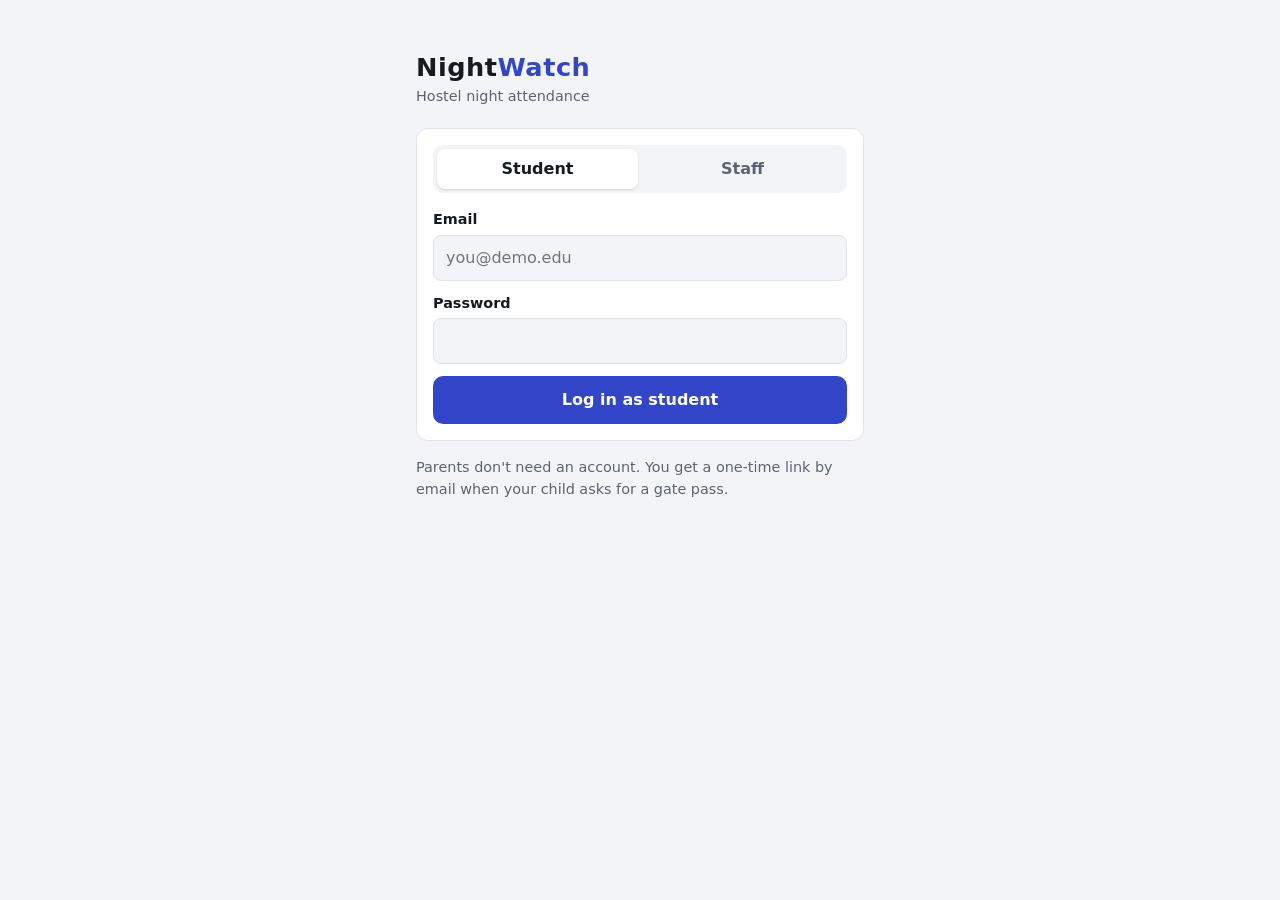
==== frontend/index.html @ 0f548b11 "NightWatch: backend, all frontend pages, HTTPS phone demo - FastAPI backend with QR + Wi-Fi check-in" ====
<!doctype html>
<html lang="en">
<head>
  <meta charset="utf-8">
  <meta name="viewport" content="width=device-width, initial-scale=1">
  <title>NightWatch Login</title>
  <link rel="icon" href="data:,">
  <link rel="stylesheet" href="styles.css">
</head>
<body>
<main class="wrap">
  <div style="margin: 32px 0 20px">
    <div class="brand" style="font-size:1.6rem">Night<span>Watch</span></div>
    <p class="muted">Hostel night attendance</p>
  </div>

  <form class="card" id="login-form">
    <div class="tabs" role="tablist">
      <button type="button" class="active" data-kind="student">Student</button>
      <button type="button" data-kind="staff">Staff</button>
    </div>

    <div id="error" class="msg error hidden"></div>

    <label for="email">Email</label>
    <input id="email" type="email" autocomplete="username" required placeholder="you@demo.edu">

    <label for="password">Password</label>
    <input id="password" type="password" autocomplete="current-password" required>

    <button class="btn" id="submit">Log in as student</button>
    <p class="muted" id="staff-note" style="margin:12px 0 0">
      Staff: wardens, attendance takers, guards and the chief warden all log in here.
    </p>
  </form>

  <p class="muted">Parents don't need an account. You get a one-time link by email when your child asks for a gate pass.</p>
</main>

<script src="api.js"></script>
<script>
  // Already logged in? Go straight to your page.
  const existing = NW.session();
  if (existing) location.href = NW.homeFor(existing.role);

  let kind = "student";
  const tabs = document.querySelectorAll(".tabs button");
  const submit = document.getElementById("submit");
  const error = document.getElementById("error");
  const staffNote = document.getElementById("staff-note");
  staffNote.classList.add("hidden");

  tabs.forEach(btn => btn.addEventListener("click", () => {
    kind = btn.dataset.kind;
    tabs.forEach(b => b.classList.toggle("active", b === btn));
    submit.textContent = "Log in as " + kind;
    staffNote.classList.toggle("hidden", kind !== "staff");
    NW.show(error, "");
  }));

  document.getElementById("login-form").addEventListener("submit", async e => {
    e.preventDefault();
    NW.show(error, "");
    submit.disabled = true;
    try {
      const data = await NW.api("/api/login", {
        method: "POST",
        body: {
          email: document.getElementById("email").value.trim(),
          password: document.getElementById("password").value,
          kind,
        },
      });
      NW.save(data);   // {token, name, role, block_id}
      location.href = NW.homeFor(data.role);
    } catch (err) {
      NW.show(error, err.message);
      submit.disabled = false;
    }
  });
</script>
</body>
</html>
---- frontend/styles.css ----
/* styles.css -- shared look for every NightWatch page. Mobile first. */
:root {
  --bg: #f3f4f8;
  --card: #ffffff;
  --text: #161a23;
  --muted: #5b6475;
  --line: #dfe3ea;
  --accent: #3346c9;
  --accent-text: #ffffff;
  --ok: #17754a;   --ok-bg: #e2f4ea;
  --warn: #8f5a00; --warn-bg: #fcf0d9;
  --bad: #b42318;  --bad-bg: #fdeae8;
  --radius: 12px;
  /* nightly report chart (checked for colour-blind separation) */
  --c-ontime: #17754a; --c-late: #d08a00; --c-absent: #b42318;
}
@media (prefers-color-scheme: dark) {
  :root {
    --bg: #0e1117;
    --card: #171b24;
    --text: #e8ebf2;
    --muted: #9aa3b5;
    --line: #2a3040;
    --accent: #8292ff;
    --accent-text: #0e1117;
    --ok: #5fd39a;   --ok-bg: #12291f;
    --warn: #f0b75a; --warn-bg: #2d2412;
    --bad: #ff8a80;  --bad-bg: #331a19;
    --c-ontime: #30a06a; --c-late: #b5841a; --c-absent: #e35a72;
  }
}

* { box-sizing: border-box; }
body {
  margin: 0;
  background: var(--bg);
  color: var(--text);
  font: 16px/1.5 system-ui, -apple-system, "Segoe UI", Roboto, sans-serif;
}
.wrap { max-width: 480px; margin: 0 auto; padding: 16px; }
h1, h2, h3 { line-height: 1.25; margin: 0 0 8px; }
h1 { font-size: 1.5rem; }
h2 { font-size: 1.1rem; }
p { margin: 0 0 12px; }
.muted { color: var(--muted); font-size: 0.9rem; }
.hidden { display: none !important; }

/* top bar with name + logout */
.topbar {
  display: flex; align-items: center; justify-content: space-between; gap: 12px;
  margin-bottom: 16px;
}
.brand { font-weight: 700; letter-spacing: 0.02em; }
.brand span { color: var(--accent); }

.card {
  background: var(--card);
  border: 1px solid var(--line);
  border-radius: var(--radius);
  padding: 16px;
  margin-bottom: 16px;
}

/* buttons */
.btn {
  display: inline-block; width: 100%;
  padding: 12px 16px; border: 0; border-radius: 10px;
  background: var(--accent); color: var(--accent-text);
  font: inherit; font-weight: 600; cursor: pointer;
  text-align: center; text-decoration: none;
}
.btn:disabled { opacity: 0.55; cursor: default; }
.btn.secondary { background: transparent; color: var(--text); border: 1px solid var(--line); }
.btn.small { width: auto; padding: 6px 12px; font-size: 0.9rem; }

/* form fields */
label { display: block; font-size: 0.9rem; font-weight: 600; margin-bottom: 4px; }
input, select, textarea {
  width: 100%; padding: 10px 12px; margin-bottom: 12px;
  border: 1px solid var(--line); border-radius: 8px;
  background: var(--bg); color: var(--text); font: inherit;
}
textarea { resize: vertical; min-height: 70px; }

/* Student / Staff tabs on the login page */
.tabs { display: flex; gap: 4px; padding: 4px; background: var(--bg); border-radius: 10px; margin-bottom: 16px; }
.tabs button {
  flex: 1; padding: 8px; border: 0; border-radius: 8px;
  background: transparent; color: var(--muted); font: inherit; font-weight: 600; cursor: pointer;
}
.tabs button.active { background: var(--card); color: var(--text); box-shadow: 0 1px 2px rgb(0 0 0 / 0.12); }

/* status pills */
.pill { display: inline-block; padding: 2px 10px; border-radius: 999px; font-size: 0.85rem; font-weight: 600; }
.pill.ok   { color: var(--ok);   background: var(--ok-bg); }
.pill.warn { color: var(--warn); background: var(--warn-bg); }
.pill.bad  { color: var(--bad);  background: var(--bad-bg); }
.pill.info { color: var(--muted); background: var(--bg); }

/* inline messages */
.msg { padding: 10px 12px; border-radius: 8px; margin-bottom: 12px; font-size: 0.95rem; }
.msg.error { color: var(--bad); background: var(--bad-bg); }
.msg.ok    { color: var(--ok);  background: var(--ok-bg); }
.msg.info  { color: var(--warn); background: var(--warn-bg); }

/* simple list rows */
.list { list-style: none; margin: 0; padding: 0; }
.list li {
  display: flex; justify-content: space-between; align-items: center; gap: 12px;
  padding: 10px 0; border-top: 1px solid var(--line);
}
.list li:first-child { border-top: 0; }

/* big status line on the student page */
.status-big { font-size: 1.35rem; font-weight: 700; margin: 4px 0 8px; }
#reader { width: 100%; border-radius: 10px; overflow: hidden; margin-bottom: 12px; }

/* wider pages for staff (laptop screens) */
.wrap.wide { max-width: 960px; }
.grid2 { display: grid; gap: 16px; grid-template-columns: 1fr; }
@media (min-width: 800px) { .grid2 { grid-template-columns: 1fr 1fr; } .grid2 > .card { margin-bottom: 0; } }
.row { display: flex; gap: 8px; align-items: center; flex-wrap: wrap; }
.row select, .row input { width: auto; margin: 0; }
.actions { display: flex; gap: 6px; flex-wrap: wrap; justify-content: flex-end; }
.btn.ok  { background: var(--ok);  color: var(--card); }
.btn.bad { background: var(--bad); color: var(--card); }

/* stat tiles (tonight's counts) */
.stats { display: grid; grid-template-columns: repeat(3, 1fr); gap: 8px; }
.stat { background: var(--bg); border-radius: 10px; padding: 10px; }
.stat b { display: block; font-size: 1.5rem; line-height: 1.2; }
.stat span { color: var(--muted); font-size: 0.8rem; }

/* nightly chart */
.chart-wrap { position: relative; }
.chart-wrap svg { display: block; width: 100%; height: auto; }
.legend { display: flex; gap: 16px; flex-wrap: wrap; font-size: 0.85rem; color: var(--muted); margin-bottom: 8px; }
.legend i { display: inline-block; width: 10px; height: 10px; border-radius: 2px; margin-right: 6px; vertical-align: -1px; }
.tooltip {
  position: absolute; pointer-events: none; z-index: 2;
  background: var(--card); border: 1px solid var(--line); border-radius: 8px;
  padding: 8px 10px; font-size: 0.85rem; box-shadow: 0 4px 12px rgb(0 0 0 / 0.15); white-space: nowrap;
}
table.data { width: 100%; border-collapse: collapse; font-size: 0.9rem; }
table.data th, table.data td { text-align: right; padding: 4px 8px; border-top: 1px solid var(--line); }
table.data th:first-child, table.data td:first-child { text-align: left; }
details summary { cursor: pointer; color: var(--muted); font-size: 0.9rem; margin-top: 8px; }
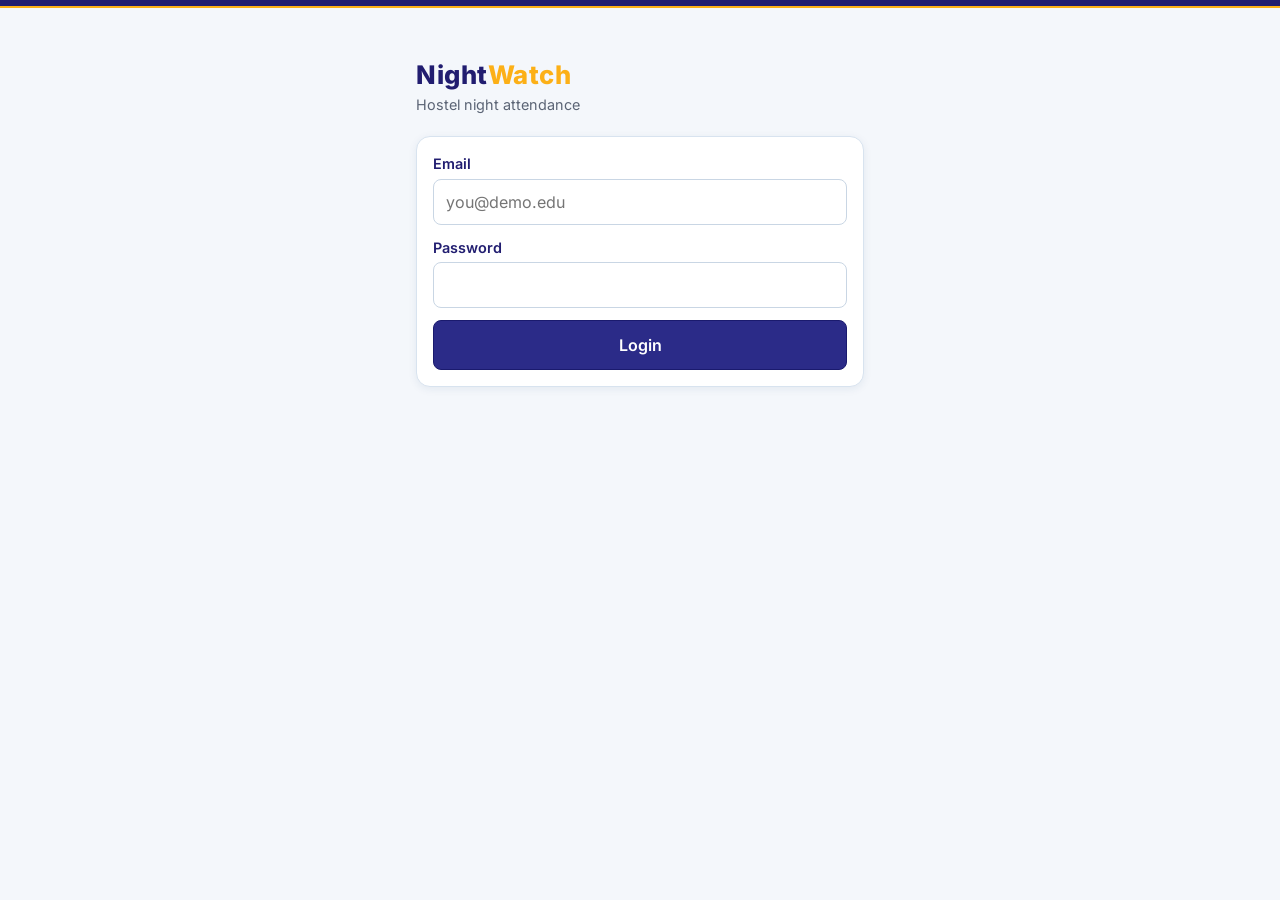
==== commit 4352f808: "Add ID card desk, change history, warden register and CSV downloads - scan.html: block reception des" ====
--- a/frontend/index.html
+++ b/frontend/index.html
@@ -15,11 +15,6 @@
   </div>
 
   <form class="card" id="login-form">
-    <div class="tabs" role="tablist">
-      <button type="button" class="active" data-kind="student">Student</button>
-      <button type="button" data-kind="staff">Staff</button>
-    </div>
-
     <div id="error" class="msg error hidden"></div>
 
     <label for="email">Email</label>
@@ -28,13 +23,8 @@
     <label for="password">Password</label>
     <input id="password" type="password" autocomplete="current-password" required>
 
-    <button class="btn" id="submit">Log in as student</button>
-    <p class="muted" id="staff-note" style="margin:12px 0 0">
-      Staff: wardens, attendance takers, guards and the chief warden all log in here.
-    </p>
+    <button class="btn" id="submit">Login</button>
   </form>
-
-  <p class="muted">Parents don't need an account. You get a one-time link by email when your child asks for a gate pass.</p>
 </main>
 
 <script src="api.js"></script>
@@ -43,20 +33,9 @@
   const existing = NW.session();
   if (existing) location.href = NW.homeFor(existing.role);
 
-  let kind = "student";
-  const tabs = document.querySelectorAll(".tabs button");
+  // One login for everyone: the server works out who you are and we send you to your page.
   const submit = document.getElementById("submit");
   const error = document.getElementById("error");
-  const staffNote = document.getElementById("staff-note");
-  staffNote.classList.add("hidden");
-
-  tabs.forEach(btn => btn.addEventListener("click", () => {
-    kind = btn.dataset.kind;
-    tabs.forEach(b => b.classList.toggle("active", b === btn));
-    submit.textContent = "Log in as " + kind;
-    staffNote.classList.toggle("hidden", kind !== "staff");
-    NW.show(error, "");
-  }));
 
   document.getElementById("login-form").addEventListener("submit", async e => {
     e.preventDefault();
@@ -68,7 +47,6 @@
         body: {
           email: document.getElementById("email").value.trim(),
           password: document.getElementById("password").value,
-          kind,
         },
       });
       NW.save(data);   // {token, name, role, block_id}
--- a/frontend/styles.css
+++ b/frontend/styles.css
@@ -1,33 +1,35 @@
-/* styles.css -- shared look for every NightWatch page. Mobile first. */
+/* styles.css -- shared look for every NightWatch page. Mobile first.
+   Colours, font and card style follow the BITS ERP Gateway (apps.bits-pilani.ac.in)
+   so NightWatch feels like part of the same family. The ERP is light-only, so we are too. */
+
+/* Inter, the ERP's font. Stored locally (vendor/) so the demo works without internet. */
+@font-face {
+  font-family: "Inter";
+  font-style: normal;
+  font-weight: 400 800;
+  font-display: swap;
+  src: url("vendor/inter-latin.woff2") format("woff2");
+}
+
 :root {
-  --bg: #f3f4f8;
+  color-scheme: light;
+  --bg: #f4f7fb;
   --card: #ffffff;
-  --text: #161a23;
+  --text: #111827;
   --muted: #5b6475;
-  --line: #dfe3ea;
-  --accent: #3346c9;
+  --line: #d8e3ef;
+  --navy: #211d70;          /* ERP headings + banner strip */
+  --gold: #fcb017;          /* ERP "Gateway" wordmark */
+  --accent: #2b2b88;        /* ERP buttons */
+  --accent-hover: #12124d;
   --accent-text: #ffffff;
-  --ok: #17754a;   --ok-bg: #e2f4ea;
-  --warn: #8f5a00; --warn-bg: #fcf0d9;
-  --bad: #b42318;  --bad-bg: #fdeae8;
-  --radius: 12px;
-  /* nightly report chart (checked for colour-blind separation) */
-  --c-ontime: #17754a; --c-late: #d08a00; --c-absent: #b42318;
-}
-@media (prefers-color-scheme: dark) {
-  :root {
-    --bg: #0e1117;
-    --card: #171b24;
-    --text: #e8ebf2;
-    --muted: #9aa3b5;
-    --line: #2a3040;
-    --accent: #8292ff;
-    --accent-text: #0e1117;
-    --ok: #5fd39a;   --ok-bg: #12291f;
-    --warn: #f0b75a; --warn-bg: #2d2412;
-    --bad: #ff8a80;  --bad-bg: #331a19;
-    --c-ontime: #30a06a; --c-late: #b5841a; --c-absent: #e35a72;
-  }
+  --tint: #f8fbff;          /* ERP tile background */
+  --ok: #2f7d3f;   --ok-bg: #dff5e3;
+  --warn: #8a6516; --warn-bg: #fff4dc;
+  --bad: #b3261e;  --bad-bg: #fdeaea;
+  --info: #2870b7; --info-bg: #e3f0ff;
+  --radius: 14px;
+  --shadow: 0 2px 8px rgba(30, 70, 110, 0.08);
 }
 
 * { box-sizing: border-box; }
@@ -35,12 +37,17 @@
   margin: 0;
   background: var(--bg);
   color: var(--text);
-  font: 16px/1.5 system-ui, -apple-system, "Segoe UI", Roboto, sans-serif;
+  font: 16px/1.5 "Inter", system-ui, -apple-system, "Segoe UI", Roboto, sans-serif;
+}
+/* navy strip across the top of every page, like the ERP's banner bar */
+body::before {
+  content: ""; display: block; height: 6px;
+  background: var(--navy); border-bottom: 2px solid var(--gold);
 }
 .wrap { max-width: 480px; margin: 0 auto; padding: 16px; }
-h1, h2, h3 { line-height: 1.25; margin: 0 0 8px; }
+h1, h2, h3 { line-height: 1.25; margin: 0 0 8px; color: var(--navy); font-weight: 700; }
 h1 { font-size: 1.5rem; }
-h2 { font-size: 1.1rem; }
+h2 { font-size: 1.05rem; font-weight: 600; }
 p { margin: 0 0 12px; }
 .muted { color: var(--muted); font-size: 0.9rem; }
 .hidden { display: none !important; }
@@ -48,15 +55,26 @@
 /* top bar with name + logout */
 .topbar {
   display: flex; align-items: center; justify-content: space-between; gap: 12px;
-  margin-bottom: 16px;
+  margin-bottom: 16px; padding: 12px 16px;
+  background: var(--card); border: 1px solid var(--line); border-radius: var(--radius);
+  box-shadow: var(--shadow);
 }
-.brand { font-weight: 700; letter-spacing: 0.02em; }
-.brand span { color: var(--accent); }
+/* home icon, added to the top bar by api.js */
+.home-btn {
+  flex-shrink: 0; display: grid; place-items: center; width: 40px; height: 40px;
+  border: 1px solid #b8c9dd; border-radius: 10px; color: var(--navy); background: var(--card);
+}
+.home-btn:hover { background: var(--info-bg); }
+.home-btn:focus-visible { outline: 3px solid var(--gold); outline-offset: 2px; }
+.home-btn + div { margin-right: auto; }   /* keeps name next to the icon, buttons on the right */
+.brand { font-weight: 800; font-size: 1.2rem; letter-spacing: 0.02em; color: var(--navy); }
+.brand span { color: var(--gold); }
 
 .card {
   background: var(--card);
   border: 1px solid var(--line);
   border-radius: var(--radius);
+  box-shadow: var(--shadow);
   padding: 16px;
   margin-bottom: 16px;
 }
@@ -64,38 +82,43 @@
 /* buttons */
 .btn {
   display: inline-block; width: 100%;
-  padding: 12px 16px; border: 0; border-radius: 10px;
+  padding: 12px 16px; border: 1px solid #1a1a6e; border-radius: 8px;
   background: var(--accent); color: var(--accent-text);
   font: inherit; font-weight: 600; cursor: pointer;
   text-align: center; text-decoration: none;
+  transition: background-color 0.15s ease;
 }
+.btn:hover:not(:disabled) { background: var(--accent-hover); }
+.btn:focus-visible { outline: 3px solid var(--gold); outline-offset: 2px; }
 .btn:disabled { opacity: 0.55; cursor: default; }
-.btn.secondary { background: transparent; color: var(--text); border: 1px solid var(--line); }
+.btn.secondary { background: var(--card); color: var(--navy); border-color: #b8c9dd; }
+.btn.secondary:hover:not(:disabled) { background: var(--info-bg); }
 .btn.small { width: auto; padding: 6px 12px; font-size: 0.9rem; }
 
 /* form fields */
-label { display: block; font-size: 0.9rem; font-weight: 600; margin-bottom: 4px; }
+label { display: block; font-size: 0.9rem; font-weight: 600; margin-bottom: 4px; color: var(--navy); }
 input, select, textarea {
   width: 100%; padding: 10px 12px; margin-bottom: 12px;
-  border: 1px solid var(--line); border-radius: 8px;
-  background: var(--bg); color: var(--text); font: inherit;
+  border: 1px solid #c9d6e4; border-radius: 8px;
+  background: var(--card); color: var(--text); font: inherit;
+}
+input:focus, select:focus, textarea:focus {
+  outline: none; border-color: var(--accent); box-shadow: 0 0 0 3px rgba(43, 43, 136, 0.15);
 }
 textarea { resize: vertical; min-height: 70px; }
-
-/* Student / Staff tabs on the login page */
-.tabs { display: flex; gap: 4px; padding: 4px; background: var(--bg); border-radius: 10px; margin-bottom: 16px; }
-.tabs button {
-  flex: 1; padding: 8px; border: 0; border-radius: 8px;
-  background: transparent; color: var(--muted); font: inherit; font-weight: 600; cursor: pointer;
+/* iPhone Safari draws date boxes wider than their container unless told not to */
+input[type="date"] {
+  -webkit-appearance: none; appearance: none;
+  display: block; min-width: 0; max-width: 100%; min-height: 44px;
 }
-.tabs button.active { background: var(--card); color: var(--text); box-shadow: 0 1px 2px rgb(0 0 0 / 0.12); }
+input[type="date"]::-webkit-date-and-time-value { text-align: left; }
 
 /* status pills */
 .pill { display: inline-block; padding: 2px 10px; border-radius: 999px; font-size: 0.85rem; font-weight: 600; }
 .pill.ok   { color: var(--ok);   background: var(--ok-bg); }
 .pill.warn { color: var(--warn); background: var(--warn-bg); }
 .pill.bad  { color: var(--bad);  background: var(--bad-bg); }
-.pill.info { color: var(--muted); background: var(--bg); }
+.pill.info { color: var(--info); background: var(--info-bg); }
 
 /* inline messages */
 .msg { padding: 10px 12px; border-radius: 8px; margin-bottom: 12px; font-size: 0.95rem; }
@@ -107,12 +130,12 @@
 .list { list-style: none; margin: 0; padding: 0; }
 .list li {
   display: flex; justify-content: space-between; align-items: center; gap: 12px;
-  padding: 10px 0; border-top: 1px solid var(--line);
+  padding: 10px 0; border-top: 1px solid #e9edf2;
 }
 .list li:first-child { border-top: 0; }
 
 /* big status line on the student page */
-.status-big { font-size: 1.35rem; font-weight: 700; margin: 4px 0 8px; }
+.status-big { font-size: 1.35rem; font-weight: 700; margin: 4px 0 8px; color: var(--navy); }
 #reader { width: 100%; border-radius: 10px; overflow: hidden; margin-bottom: 12px; }
 
 /* wider pages for staff (laptop screens) */
@@ -122,26 +145,40 @@
 .row { display: flex; gap: 8px; align-items: center; flex-wrap: wrap; }
 .row select, .row input { width: auto; margin: 0; }
 .actions { display: flex; gap: 6px; flex-wrap: wrap; justify-content: flex-end; }
-.btn.ok  { background: var(--ok);  color: var(--card); }
-.btn.bad { background: var(--bad); color: var(--card); }
+.btn.ok  { background: var(--ok);  border-color: var(--ok);  color: #fff; }
+.btn.bad { background: var(--bad); border-color: var(--bad); color: #fff; }
+.btn.ok:hover:not(:disabled)  { background: #1f5c2c; }
+.btn.bad:hover:not(:disabled) { background: #8c1d17; }
 
 /* stat tiles (tonight's counts) */
 .stats { display: grid; grid-template-columns: repeat(3, 1fr); gap: 8px; }
-.stat { background: var(--bg); border-radius: 10px; padding: 10px; }
-.stat b { display: block; font-size: 1.5rem; line-height: 1.2; }
+.stat { background: var(--tint); border: 1px solid #d5e2f0; border-radius: 10px; padding: 10px; }
+.stat b { display: block; font-size: 1.5rem; line-height: 1.2; color: var(--navy); }
 .stat span { color: var(--muted); font-size: 0.8rem; }
 
-/* nightly chart */
-.chart-wrap { position: relative; }
-.chart-wrap svg { display: block; width: 100%; height: auto; }
-.legend { display: flex; gap: 16px; flex-wrap: wrap; font-size: 0.85rem; color: var(--muted); margin-bottom: 8px; }
-.legend i { display: inline-block; width: 10px; height: 10px; border-radius: 2px; margin-right: 6px; vertical-align: -1px; }
-.tooltip {
-  position: absolute; pointer-events: none; z-index: 2;
-  background: var(--card); border: 1px solid var(--line); border-radius: 8px;
-  padding: 8px 10px; font-size: 0.85rem; box-shadow: 0 4px 12px rgb(0 0 0 / 0.15); white-space: nowrap;
+/* nightly report table */
+/* card that opens and closes when you click its title (the 14-night table) */
+.dropdown > summary {
+  display: flex; align-items: center; justify-content: space-between; gap: 12px;
+  list-style: none; cursor: pointer; user-select: none;
 }
+.dropdown > summary::-webkit-details-marker { display: none; }
+.dropdown > summary h2 { margin: 0; }
+.dropdown .chevron {
+  flex-shrink: 0; color: var(--navy); padding: 2px;
+  border: 1px solid #b8c9dd; border-radius: 8px; width: 30px; height: 30px;
+  transition: transform 0.2s ease;
+}
+.dropdown[open] .chevron { transform: rotate(180deg); }
+.dropdown > summary:focus-visible { outline: 3px solid var(--gold); outline-offset: 4px; border-radius: 6px; }
 table.data { width: 100%; border-collapse: collapse; font-size: 0.9rem; }
-table.data th, table.data td { text-align: right; padding: 4px 8px; border-top: 1px solid var(--line); }
+table.data th, table.data td { text-align: right; padding: 8px; border-top: 1px solid var(--line); }
+table.data th { color: var(--navy); font-weight: 600; }
 table.data th:first-child, table.data td:first-child { text-align: left; }
-details summary { cursor: pointer; color: var(--muted); font-size: 0.9rem; margin-top: 8px; }
+/* register + change history: text columns, left-aligned; wide tables scroll inside the card on phones */
+table.data.text { min-width: 600px; }
+table.data.text th, table.data.text td { text-align: left; vertical-align: top; }
+table.data .pill { white-space: nowrap; }
+.table-scroll { overflow-x: auto; margin-top: 8px; }
+.card-head { display: flex; gap: 8px; align-items: center; justify-content: space-between; flex-wrap: wrap; }
+.card-head h2 { margin: 0; }
